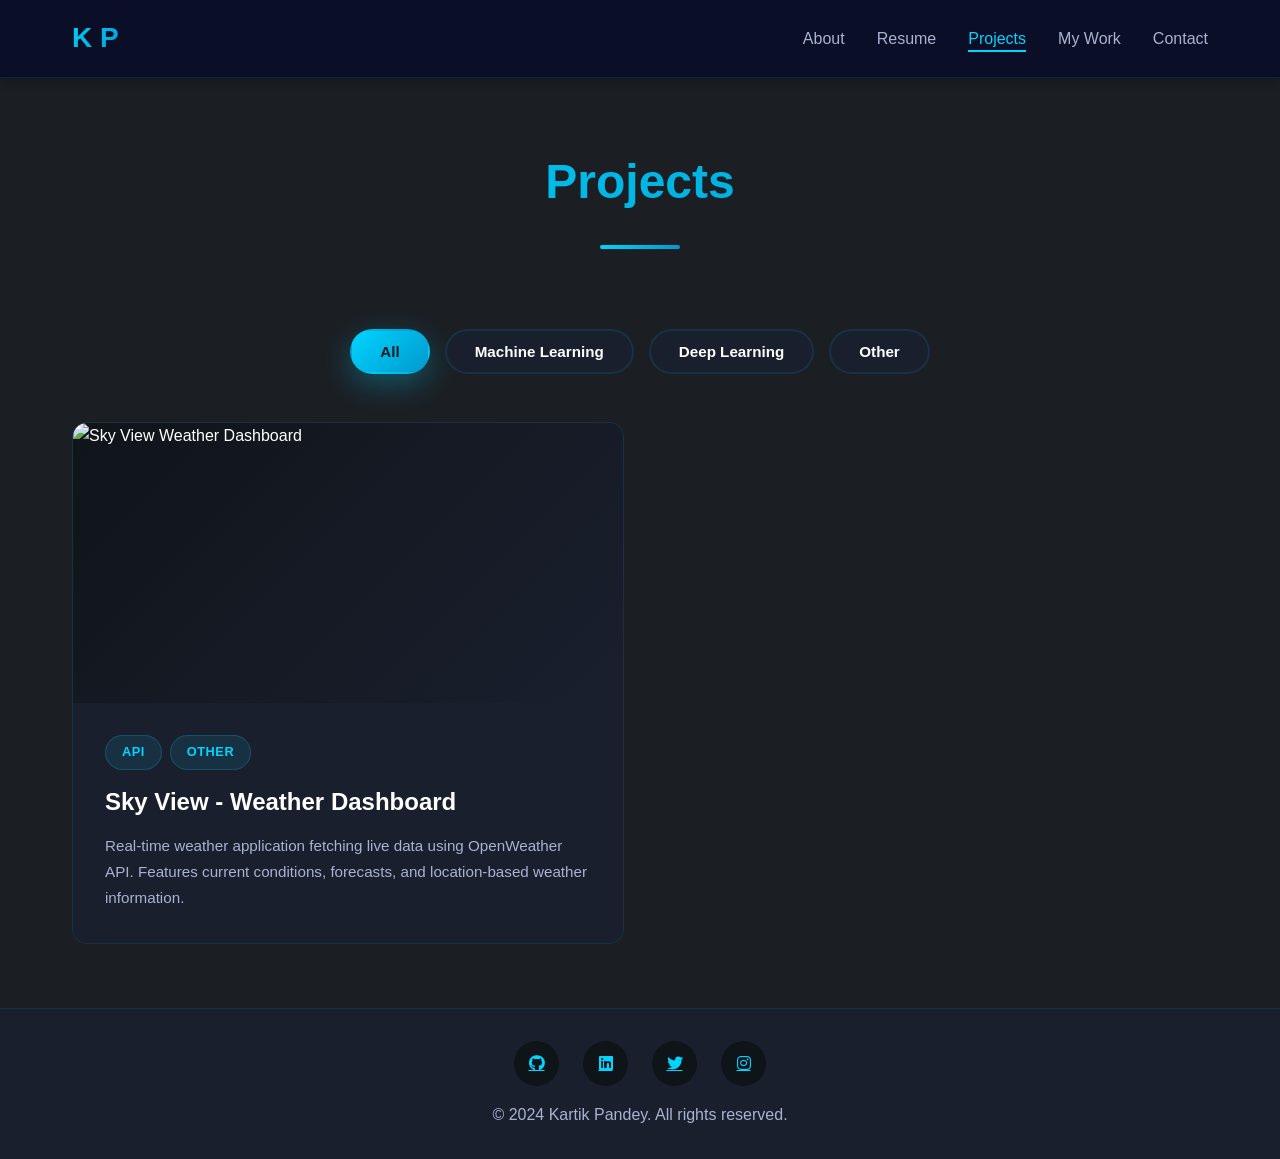
==== assets/html_files/projects.html @ bc9b96e1 "Add files via upload" ====
<!DOCTYPE html>
<html lang="en">
<head>
    <meta charset="UTF-8">
    <meta name="viewport" content="width=device-width, initial-scale=1.0">
    <title>Projects - Kartik Pandey</title>
    <link rel="stylesheet" href="../styles/style.css">
    <link rel="stylesheet" href="https://cdnjs.cloudflare.com/ajax/libs/font-awesome/6.4.0/css/all.min.css">
    <style>
        /* Projects Page Specific Styles - Matching Portfolio Theme */
        .projects-page {
            background-color: var(--bg-dark);
            min-height: 100vh;
            padding-top: 80px;
        }

        /* Navigation */
        .main-nav {
            position: fixed;
            top: 0;
            width: 100%;
            background: rgba(10, 14, 39, 0.95);
            backdrop-filter: blur(10px);
            z-index: 1000;
            transition: transform 0.3s ease, background 0.3s ease;
            box-shadow: 0 2px 10px rgba(0, 0, 0, 0.3);
        }

        .main-nav.scrolled {
            background: rgba(10, 14, 39, 0.98);
            box-shadow: 0 4px 20px rgba(0, 0, 0, 0.5);
        }

        .main-nav.hidden {
            transform: translateY(-100%);
        }

        .projects-header {
            padding: 4rem 2rem 3rem;
            text-align: center;
            transition: transform 0.3s ease-out;
            will-change: transform;
        }

        .projects-header h1 {
            font-size: 3rem;
            margin-bottom: 1rem;
            background: var(--gradient);
            -webkit-background-clip: text;
            -webkit-text-fill-color: transparent;
            background-clip: text;
            opacity: 0;
            animation: fadeInUp 0.8s ease-out forwards;
        }

        .projects-header::after {
            content: '';
            display: block;
            width: 80px;
            height: 4px;
            background: var(--gradient);
            margin: 1.5rem auto 0;
            border-radius: 2px;
            opacity: 0;
            animation: scaleIn 0.6s ease-out 0.3s forwards;
        }

        @keyframes fadeInUp {
            from {
                opacity: 0;
                transform: translateY(30px);
            }
            to {
                opacity: 1;
                transform: translateY(0);
            }
        }

        @keyframes scaleIn {
            from {
                opacity: 0;
                transform: scaleX(0);
            }
            to {
                opacity: 1;
                transform: scaleX(1);
            }
        }

        @keyframes fadeIn {
            from {
                opacity: 0;
            }
            to {
                opacity: 1;
            }
        }

        .filter-tabs {
            display: flex;
            gap: 15px;
            margin: 2rem auto 3rem;
            max-width: 1200px;
            padding: 0 2rem;
            flex-wrap: wrap;
            justify-content: center;
            opacity: 0;
            animation: fadeInUp 0.8s ease-out 0.5s forwards;
        }

        .filter-btn {
            padding: 12px 28px;
            background: var(--bg-light);
            border: 2px solid rgba(0, 212, 255, 0.1);
            border-radius: 25px;
            color: var(--text-primary);
            font-size: 0.95rem;
            font-weight: 600;
            cursor: pointer;
            transition: all 0.3s ease;
            opacity: 0;
            animation: fadeIn 0.5s ease-out forwards;
        }

        .filter-btn:nth-child(1) { animation-delay: 0.6s; }
        .filter-btn:nth-child(2) { animation-delay: 0.7s; }
        .filter-btn:nth-child(3) { animation-delay: 0.8s; }
        .filter-btn:nth-child(4) { animation-delay: 0.9s; }
        .filter-btn:nth-child(5) { animation-delay: 1s; }

        .filter-btn:hover {
            background: rgba(0, 212, 255, 0.1);
            border-color: var(--primary-color);
            transform: translateY(-2px);
        }

        .filter-btn.active {
            background: var(--gradient);
            color: var(--bg-dark);
            border-color: transparent;
            box-shadow: 0 10px 30px rgba(0, 212, 255, 0.3);
        }

        .projects-container {
            max-width: 1200px;
            margin: 0 auto;
            padding: 0 2rem 4rem;
        }

        .projects-grid {
            display: grid;
            grid-template-columns: repeat(auto-fill, minmax(500px, 1fr));
            gap: 2rem;
        }

        .project-card {
            background: var(--bg-light);
            border-radius: 15px;
            overflow: hidden;
            border: 1px solid rgba(0, 212, 255, 0.1);
            transition: all 0.4s ease;
            opacity: 0;
            transform: translateY(20px);
            position: relative;
        }

        .project-card.visible {
            animation: slideInUp 0.6s ease-out forwards;
        }

        @keyframes slideInUp {
            from {
                opacity: 0;
                transform: translateY(30px);
            }
            to {
                opacity: 1;
                transform: translateY(0);
            }
        }

        .project-card:hover {
            transform: translateY(-10px);
            border-color: var(--primary-color);
            box-shadow: 0 20px 40px rgba(0, 212, 255, 0.2);
        }

        .project-image {
            width: 100%;
            height: 280px;
            position: relative;
            overflow: hidden;
            background: linear-gradient(135deg, var(--bg-dark) 0%, var(--bg-light) 100%);
        }

        .project-image img {
            width: 100%;
            height: 100%;
            object-fit: cover;
            transition: transform 0.4s ease;
        }

        .project-card:hover .project-image img {
            transform: scale(1.1);
        }

        /* Project Links Overlay */
        .project-links-overlay {
            position: absolute;
            top: 1rem;
            right: 1rem;
            display: flex;
            gap: 0.5rem;
            z-index: 10;
        }

        .project-link-btn {
            width: 40px;
            height: 40px;
            background: rgba(0, 212, 255, 0.9);
            backdrop-filter: blur(10px);
            border-radius: 50%;
            display: flex;
            align-items: center;
            justify-content: center;
            color: var(--bg-dark);
            text-decoration: none;
            font-size: 1rem;
            transition: all 0.3s ease;
            opacity: 0;
            transform: translateY(-10px);
        }

        .project-card:hover .project-link-btn {
            opacity: 1;
            transform: translateY(0);
        }

        .project-link-btn:nth-child(1) {
            transition-delay: 0.1s;
        }

        .project-link-btn:nth-child(2) {
            transition-delay: 0.2s;
        }

        .project-link-btn:hover {
            background: var(--primary-color);
            transform: scale(1.15) translateY(0);
        }

        .project-content {
            padding: 2rem;
        }

        .project-categories {
            display: flex;
            flex-wrap: wrap;
            gap: 0.5rem;
            margin-bottom: 1rem;
        }

        .project-category {
            display: inline-block;
            padding: 0.4rem 1rem;
            background: rgba(0, 212, 255, 0.1);
            border: 1px solid rgba(0, 212, 255, 0.2);
            border-radius: 20px;
            font-size: 0.8rem;
            font-weight: 600;
            text-transform: uppercase;
            letter-spacing: 0.5px;
            color: var(--primary-color);
        }

        .project-title {
            font-size: 1.5rem;
            font-weight: 700;
            margin-bottom: 1rem;
            color: var(--text-primary);
            line-height: 1.3;
        }

        .project-description {
            color: var(--text-secondary);
            line-height: 1.7;
            font-size: 0.95rem;
        }

        /* Responsive Design */
        @media (max-width: 1200px) {
            .projects-grid {
                grid-template-columns: repeat(auto-fill, minmax(450px, 1fr));
            }
        }

        @media (max-width: 768px) {
            .projects-header h1 {
                font-size: 2.5rem;
            }

            .projects-grid {
                grid-template-columns: 1fr;
            }

            .project-image {
                height: 240px;
            }

            .filter-btn {
                padding: 10px 20px;
                font-size: 0.85rem;
            }

            .projects-container {
                padding: 0 1.5rem 3rem;
            }
        }

        @media (max-width: 480px) {
            .projects-page {
                padding-top: 60px;
            }

            .projects-header {
                padding: 3rem 1rem 2rem;
            }

            .projects-header h1 {
                font-size: 2rem;
            }

            .project-content {
                padding: 1.5rem;
            }

            .project-title {
                font-size: 1.3rem;
            }

            .filter-tabs {
                padding: 0 1rem;
            }

            .project-link-btn {
                opacity: 1;
                transform: translateY(0);
            }
        }
    </style>
</head>
<body class="projects-page">
    <!-- Navigation -->
    <nav class="main-nav">
        <div class="nav-container">
            <div class="logo">K P</div>
            <ul class="nav-menu">
                <li><a href="../../index.html">About</a></li>
                <li><a href="resume.html">Resume</a></li>
                <li><a href="projects.html" class="active">Projects</a></li>
                <li><a href="mywork.html">My Work</a></li>
                <li><a href="contact.html">Contact</a></li>
            </ul>
            <div class="menu-toggle">
                <i class="fas fa-bars"></i>
            </div>
        </div>
    </nav>

    <!-- Projects Header -->
    <div class="projects-header">
        <h1>Projects</h1>
    </div>

    <!-- Filter Tabs -->
    <div class="filter-tabs">
        <button class="filter-btn active" data-filter="all">All</button>
        <button class="filter-btn" data-filter="machine-learning">Machine Learning</button>
        <button class="filter-btn" data-filter="deep-learning">Deep Learning</button>
        <button class="filter-btn" data-filter="other">Other</button>
    </div>

    <!-- Projects Container -->
    <div class="projects-container">
        <div class="projects-grid" id="projectsGrid">
            
            <!-- Sky View Weather Dashboard -->
            <div class="project-card visible" data-category="api,other">
                <div class="project-image">
                    <img src="https://github.com/kartikbhai23/Sky-View/raw/main/screenshots/homepage.png" alt="Sky View Weather Dashboard">
                    <div class="project-links-overlay">
                        <a href="https://github.com/kartikbhai23/Sky-View.git" class="project-link-btn" target="_blank" rel="noopener noreferrer" title="View on GitHub">
                            <i class="fab fa-github"></i>
                        </a>
                        <a href="https://sky-view-rizo.onrender.com/" class="project-link-btn" target="_blank" rel="noopener noreferrer" title="Live Demo">
                            <i class="fas fa-external-link-alt"></i>
                        </a>
                    </div>
                </div>
                <div class="project-content">
                    <div class="project-categories">
                        <span class="project-category">API</span>
                        <span class="project-category">Other</span>
                    </div>
                    <h2 class="project-title">Sky View - Weather Dashboard</h2>
                    <p class="project-description">
                        Real-time weather application fetching live data using OpenWeather API. Features current conditions, forecasts, and location-based weather information.
                    </p>
                </div>
            </div>

            <!-- Add more projects here following the same structure -->
            
        </div>
    </div>

    <!-- Footer -->
    <footer class="footer">
        <div class="footer-content">
            <div class="social-links">
                <a href="https://github.com/kartikbhai23"><i class="fab fa-github"></i></a>
                <a href="https://www.linkedin.com/in/kartik-pandey23/"><i class="fab fa-linkedin"></i></a>
                <a href="#"><i class="fab fa-twitter"></i></a>
                <a href="https://www.instagram.com/kartik_pandey2375/"><i class="fab fa-instagram"></i></a>
            </div>
            <p>&copy; 2024 Kartik Pandey. All rights reserved.</p>
        </div>
    </footer>

    <script src="scripts.js"></script>
    <script>
        // Navbar and Header scroll behavior
        let lastScrollTop = 0;
        const nav = document.querySelector('.main-nav');
        const header = document.querySelector('.projects-header');
        
        window.addEventListener('scroll', function() {
            let scrollTop = window.pageYOffset || document.documentElement.scrollTop;
            
            // Add scrolled class for enhanced background
            if (scrollTop > 50) {
                nav.classList.add('scrolled');
            } else {
                nav.classList.remove('scrolled');
            }
            
            // Hide/show navbar based on scroll direction
            if (scrollTop > lastScrollTop && scrollTop > 100) {
                // Scrolling down - move header down slightly
                nav.classList.add('hidden');
                header.style.transform = 'translateY(20px)';
            } else {
                // Scrolling up - move header up
                nav.classList.remove('hidden');
                header.style.transform = 'translateY(-10px)';
            }
            
            // Reset header position at top
            if (scrollTop <= 50) {
                header.style.transform = 'translateY(0)';
            }
            
            lastScrollTop = scrollTop <= 0 ? 0 : scrollTop;
        });

        // Filter functionality with support for multiple categories
        const filterBtns = document.querySelectorAll('.filter-btn');
        const projectCards = document.querySelectorAll('.project-card');

        filterBtns.forEach(btn => {
            btn.addEventListener('click', () => {
                // Remove active class from all buttons
                filterBtns.forEach(b => b.classList.remove('active'));
                // Add active class to clicked button
                btn.classList.add('active');

                const filter = btn.getAttribute('data-filter');

                projectCards.forEach((card, index) => {
                    const categories = card.getAttribute('data-category').split(',');
                    
                    if (filter === 'all') {
                        card.style.display = 'block';
                        setTimeout(() => {
                            card.classList.add('visible');
                        }, index * 100);
                    } else {
                        if (categories.includes(filter)) {
                            card.style.display = 'block';
                            setTimeout(() => {
                                card.classList.add('visible');
                            }, index * 100);
                        } else {
                            card.classList.remove('visible');
                            setTimeout(() => {
                                card.style.display = 'none';
                            }, 300);
                        }
                    }
                });
            });
        });

        // Staggered animation on load
        window.addEventListener('load', () => {
            projectCards.forEach((card, index) => {
                setTimeout(() => {
                    card.classList.add('visible');
                }, index * 150);
            });
        });
    </script>
</body>
</html>
---- assets/styles/style.css ----
* {
    margin: 0;
    padding: 0;
    box-sizing: border-box;
}

:root {
    --primary-color: #00d4ff;
    --secondary-color: #0099cc;
    --accent-color: #00ffcc;
    /* --bg-dark: #0f1419; */
    --bg-dark: rgba(15, 20, 25, 0.95);;
    --bg-light: #1a1f2e;
    --text-primary: #ffffff;
    --text-secondary: #a8b2d1;
    --gradient: linear-gradient(135deg, #00d4ff 0%, #0099cc 100%);
}

body {
    font-family: 'Segoe UI', Tahoma, Geneva, Verdana, sans-serif;
    background-color: var(--bg-dark);
    color: var(--text-primary);
    line-height: 1.6;
}

/* Navigation */
.main-nav {
    background: rgba(15, 20, 25, 0.95);
    backdrop-filter: blur(10px);
    padding: 1rem 0;
    position: fixed;
    width: 100%;
    top: 0;
    z-index: 1000;
    border-bottom: 1px solid rgba(0, 212, 255, 0.1);
}

.nav-container {
    max-width: 1200px;
    margin: 0 auto;
    padding: 0 2rem;
    display: flex;
    justify-content: space-between;
    align-items: center;
}

.logo {
    font-size: 28px;
    font-weight: 700;
    background: var(--gradient);
    -webkit-background-clip: text;
    -webkit-text-fill-color: transparent;
    background-clip: text;
}

.nav-menu {
    display: flex;
    list-style: none;
    gap: 2rem;
}

.nav-menu a {
    color: var(--text-secondary);
    text-decoration: none;
    font-weight: 500;
    transition: all 0.3s ease;
    position: relative;
}

.nav-menu a::after {
    content: '';
    position: absolute;
    bottom: -5px;
    left: 0;
    width: 0;
    height: 2px;
    background: var(--primary-color);
    transition: width 0.3s ease;
}

.nav-menu a:hover,
.nav-menu a.active {
    color: var(--primary-color);
}

.nav-menu a:hover::after,
.nav-menu a.active::after {
    width: 100%;
}

.menu-toggle {
    display: none;
    font-size: 24px;
    cursor: pointer;
    color: var(--primary-color);
}

/* Hero Section */
.hero {
    min-height: 100vh;
    display: flex;
    align-items: center;
    justify-content: space-between;
    max-width: 1200px;
    margin: 0 auto;
    padding: 6rem 2rem 2rem;
    gap: 4rem;
}

.hero-content {
    flex: 1;
}

.hello {
    color: var(--primary-color);
    font-size: 1.2rem;
    font-weight: 500;
}

.name-title {
    font-size: 4rem;
    margin: 0.5rem 0;
    background: var(--gradient);
    -webkit-background-clip: text;
    -webkit-text-fill-color: transparent;
    background-clip: text;
}

/* UPDATED CSS RULE */
.tagline {
    font-size: 1.5rem;
    color: var(--text-secondary);
    margin-bottom: 2rem;
    white-space: pre-wrap; /* Allows the injected <br> tag to create a new line */
}

.hero-buttons {
    display: flex;
    gap: 1rem;
}

.btn {
    padding: 0.8rem 2rem;
    border-radius: 8px;
    text-decoration: none;
    font-weight: 600;
    transition: all 0.3s ease;
    display: inline-block;
}

.btn-primary {
    background: var(--gradient);
    color: var(--bg-dark);
}

.btn-primary:hover {
    transform: translateY(-3px);
    box-shadow: 0 10px 25px rgba(0, 212, 255, 0.3);
}

.btn-secondary {
    border: 2px solid var(--primary-color);
    color: var(--primary-color);
}

.btn-secondary:hover {
    background: var(--primary-color);
    color: var(--bg-dark);
}

.hero-image {
    flex: 1;
    display: flex;
    justify-content: center;
}

.image-container {
    width: 400px;
    height: 400px;
    border-radius: 50%;
    overflow: hidden;
    border: 5px solid var(--primary-color);
    box-shadow: 0 0 50px rgba(0, 212, 255, 0.3);
    position: relative;
}

.image-container::before {
    content: '';
    position: absolute;
    inset: -5px;
    border-radius: 50%;
    padding: 5px;
    background: var(--gradient);
    -webkit-mask: linear-gradient(#fff 0 0) content-box, linear-gradient(#fff 0 0);
    -webkit-mask-composite: xor;
    mask-composite: exclude;
}

.image-container img {
    width: 100%;
    height: 100%;
    object-fit: cover;
}

/* Content Sections */
.about-section,
.skills-section {
    padding: 5rem 2rem;
    max-width: 1200px;
    margin: 0 auto;
}

.section-header {
    text-align: center;
    margin-bottom: 3rem;
}

.section-header h2 {
    font-size: 2.5rem;
    margin-bottom: 1rem;
}

.divider {
    width: 80px;
    height: 4px;
    background: var(--gradient);
    margin: 0 auto;
    border-radius: 2px;
}

.content-wrapper {
    max-width: 1200px;
}

/* About Grid */
.about-grid {
    display: grid;
    grid-template-columns: 2fr 1fr;
    gap: 3rem;
    margin-top: 3rem;
}

.about-text p {
    color: var(--text-secondary);
    margin-bottom: 1.5rem;
    font-size: 1.1rem;
}

.quick-info {
    margin-top: 2rem;
    display: flex;
    flex-direction: column;
    gap: 1rem;
}

.info-item {
    display: flex;
    align-items: center;
    gap: 1rem;
    padding: 1rem;
    background: var(--bg-light);
    border-radius: 10px;
    border-left: 3px solid var(--primary-color);
}

.info-item i {
    font-size: 1.5rem;
    color: var(--primary-color);
}

.info-item div {
    display: flex;
    flex-direction: column;
}

.info-item strong {
    color: var(--text-primary);
    margin-bottom: 0.2rem;
}

.info-item span {
    color: var(--text-secondary);
    font-size: 0.9rem;
}

/* Stats Box */
.stats-box {
    background: var(--bg-light);
    border-radius: 15px;
    padding: 2rem;
    display: grid;
    grid-template-columns: 1fr 1fr;
    gap: 2rem;
}

.stat {
    text-align: center;
}

.stat h3 {
    font-size: 2.5rem;
    color: var(--primary-color);
    margin-bottom: 0.5rem;
}

.stat p {
    color: var(--text-secondary);
    font-size: 0.9rem;
}

/* Skills Section */
.skills-container {
    display: grid;
    grid-template-columns: repeat(3, 1fr);
    gap: 2rem;
}

.skill-column h3 {
    color: var(--primary-color);
    margin-bottom: 1.5rem;
    font-size: 1.3rem;
}

.skill-list {
    display: flex;
    flex-direction: column;
    gap: 1.5rem;
}

.skill-item {
    background: var(--bg-light);
    padding: 1rem;
    border-radius: 10px;
}

.skill-name {
    display: block;
    margin-bottom: 0.5rem;
    font-weight: 500;
}

.skill-bar {
    height: 8px;
    background: rgba(255, 255, 255, 0.1);
    border-radius: 10px;
    overflow: hidden;
}

.skill-progress {
    height: 100%;
    border-radius: 10px;
    transition: width 1s ease;
}

.skill-item.expert .skill-progress {
    background: var(--gradient);
}

.skill-item.proficient .skill-progress {
    background: linear-gradient(135deg, #0099cc 0%, #0077aa 100%);
}

.skill-item.learning .skill-progress {
    background: linear-gradient(135deg, #00ffcc 0%, #00ccaa 100%);
}

/* Footer */
.footer {
    background: var(--bg-light);
    padding: 2rem;
    text-align: center;
    border-top: 1px solid rgba(0, 212, 255, 0.1);
}

.social-links {
    display: flex;
    justify-content: center;
    gap: 1.5rem;
    margin-bottom: 1rem;
}

.social-links a {
    width: 45px;
    height: 45px;
    display: flex;
    align-items: center;
    justify-content: center;
    background: var(--bg-dark);
    border-radius: 50%;
    color: var(--primary-color);
    transition: all 0.3s ease;
}

.social-links a:hover {
    background: var(--gradient);
    color: var(--bg-dark);
    transform: translateY(-3px);
}

.footer-content p {
    color: var(--text-secondary);
}

/* Responsive Design */
@media (max-width: 968px) {
    .hero {
        flex-direction: column-reverse;
        text-align: center;
    }

    .name-title {
        font-size: 3rem;
    }

    .hero-buttons {
        justify-content: center;
    }

    .image-container {
        width: 300px;
        height: 300px;
    }

    .about-grid {
        grid-template-columns: 1fr;
    }

    .skills-container {
        grid-template-columns: 1fr;
    }

    .menu-toggle {
        display: block;
    }

    .nav-menu {
        position: absolute;
        top: 100%;
        left: 0;
        right: 0;
        background: rgba(15, 20, 25, 0.98);
        flex-direction: column;
        padding: 2rem;
        gap: 1rem;
        transform: translateY(-100%);
        opacity: 0;
        pointer-events: none;
        transition: all 0.3s ease;
    }

    .nav-menu.active {
        transform: translateY(0);
        opacity: 1;
        pointer-events: all;
    }
}
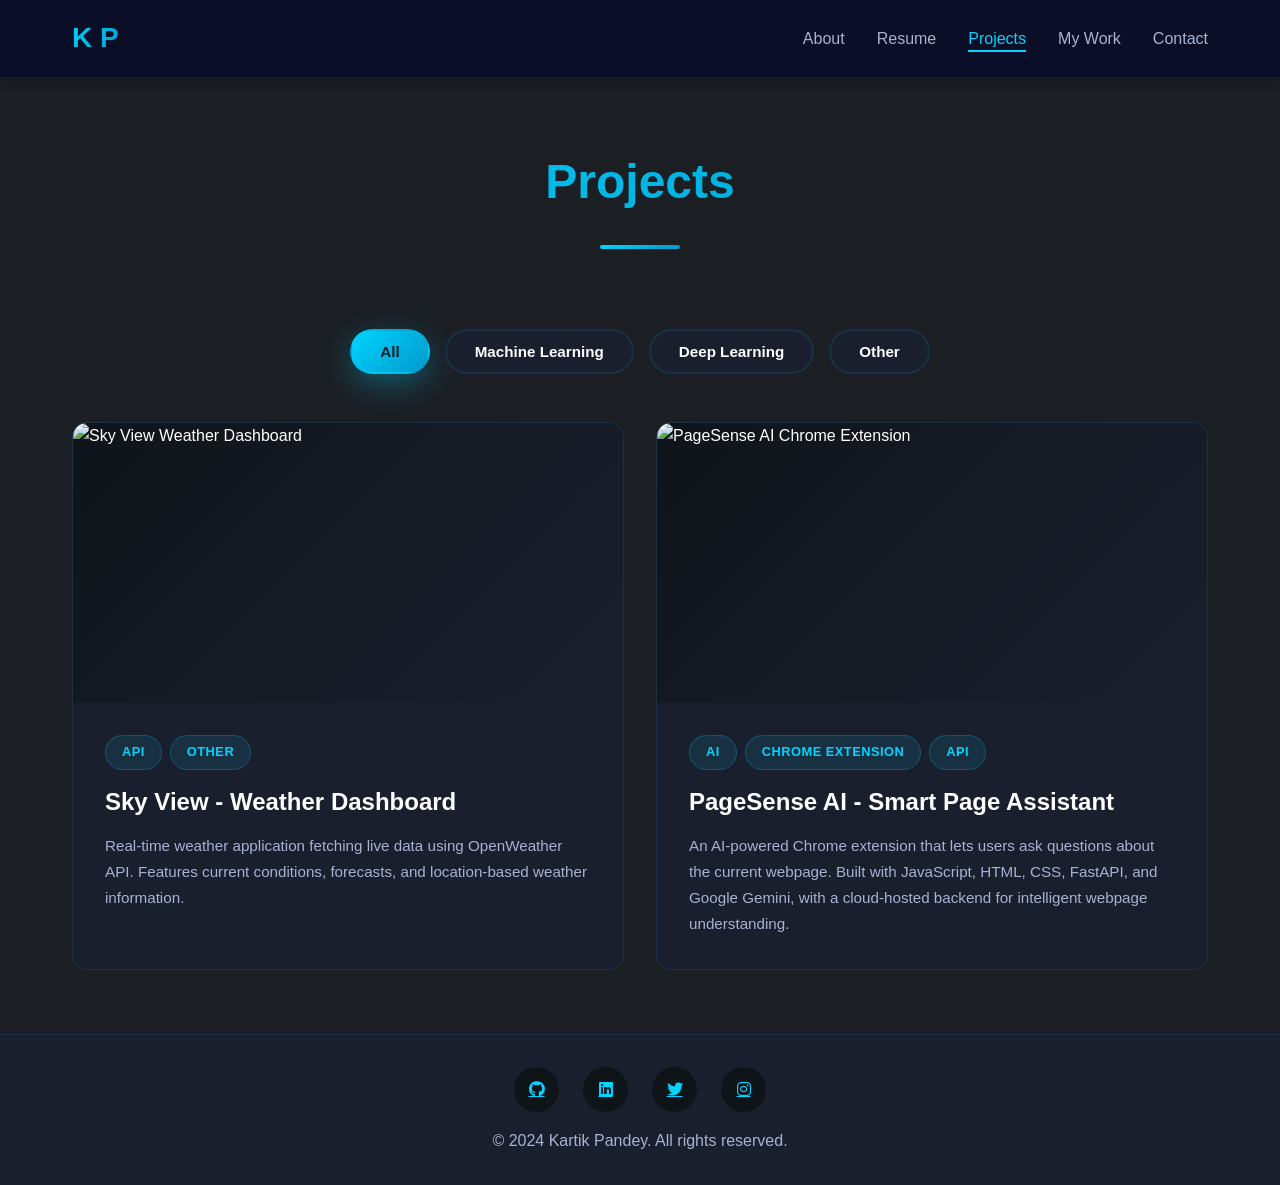
==== commit a185b822: "Update projects.html with new project details Added new project 'PageSense AI' with details and link" ====
--- a/assets/html_files/projects.html
+++ b/assets/html_files/projects.html
@@ -409,6 +409,53 @@
                 </div>
             </div>
 
+      <!-- PageSenseAI -->      
+        <div class="project-card visible" data-category="ai,api,other">
+            <div class="project-image">
+                <img
+                    src="https://github.com/kartikbhai23/Pagesense-ai/raw/main/screenshot/cover%20photo.png"
+                    alt="PageSense AI Chrome Extension"
+                >
+                <div class="project-links-overlay">
+                    <a
+                        href="https://github.com/kartikbhai23/Pagesense-ai"
+                        class="project-link-btn"
+                        target="_blank"
+                        rel="noopener noreferrer"
+                        title="View on GitHub"
+                    >
+                        <i class="fab fa-github"></i>
+                    </a>
+                    <a
+                        href="https://pagesense-ai.onrender.com/docs"
+                        class="project-link-btn"
+                        target="_blank"
+                        rel="noopener noreferrer"
+                        title="View API Documentation"
+                    >
+                        <i class="fas fa-external-link-alt"></i>
+                    </a>
+                </div>
+            </div>
+
+    <div class="project-content">
+        <div class="project-categories">
+            <span class="project-category">AI</span>
+            <span class="project-category">Chrome Extension</span>
+            <span class="project-category">API</span>
+        </div>
+
+        <h2 class="project-title">PageSense AI - Smart Page Assistant</h2>
+
+        <p class="project-description">
+            An AI-powered Chrome extension that lets users ask questions
+            about the current webpage. Built with JavaScript, HTML, CSS,
+            FastAPI, and Google Gemini, with a cloud-hosted backend for
+            intelligent webpage understanding.
+        </p>
+    </div>
+</div>
+
             <!-- Add more projects here following the same structure -->
             
         </div>
@@ -511,4 +558,4 @@
         });
     </script>
 </body>
-</html>+</html>
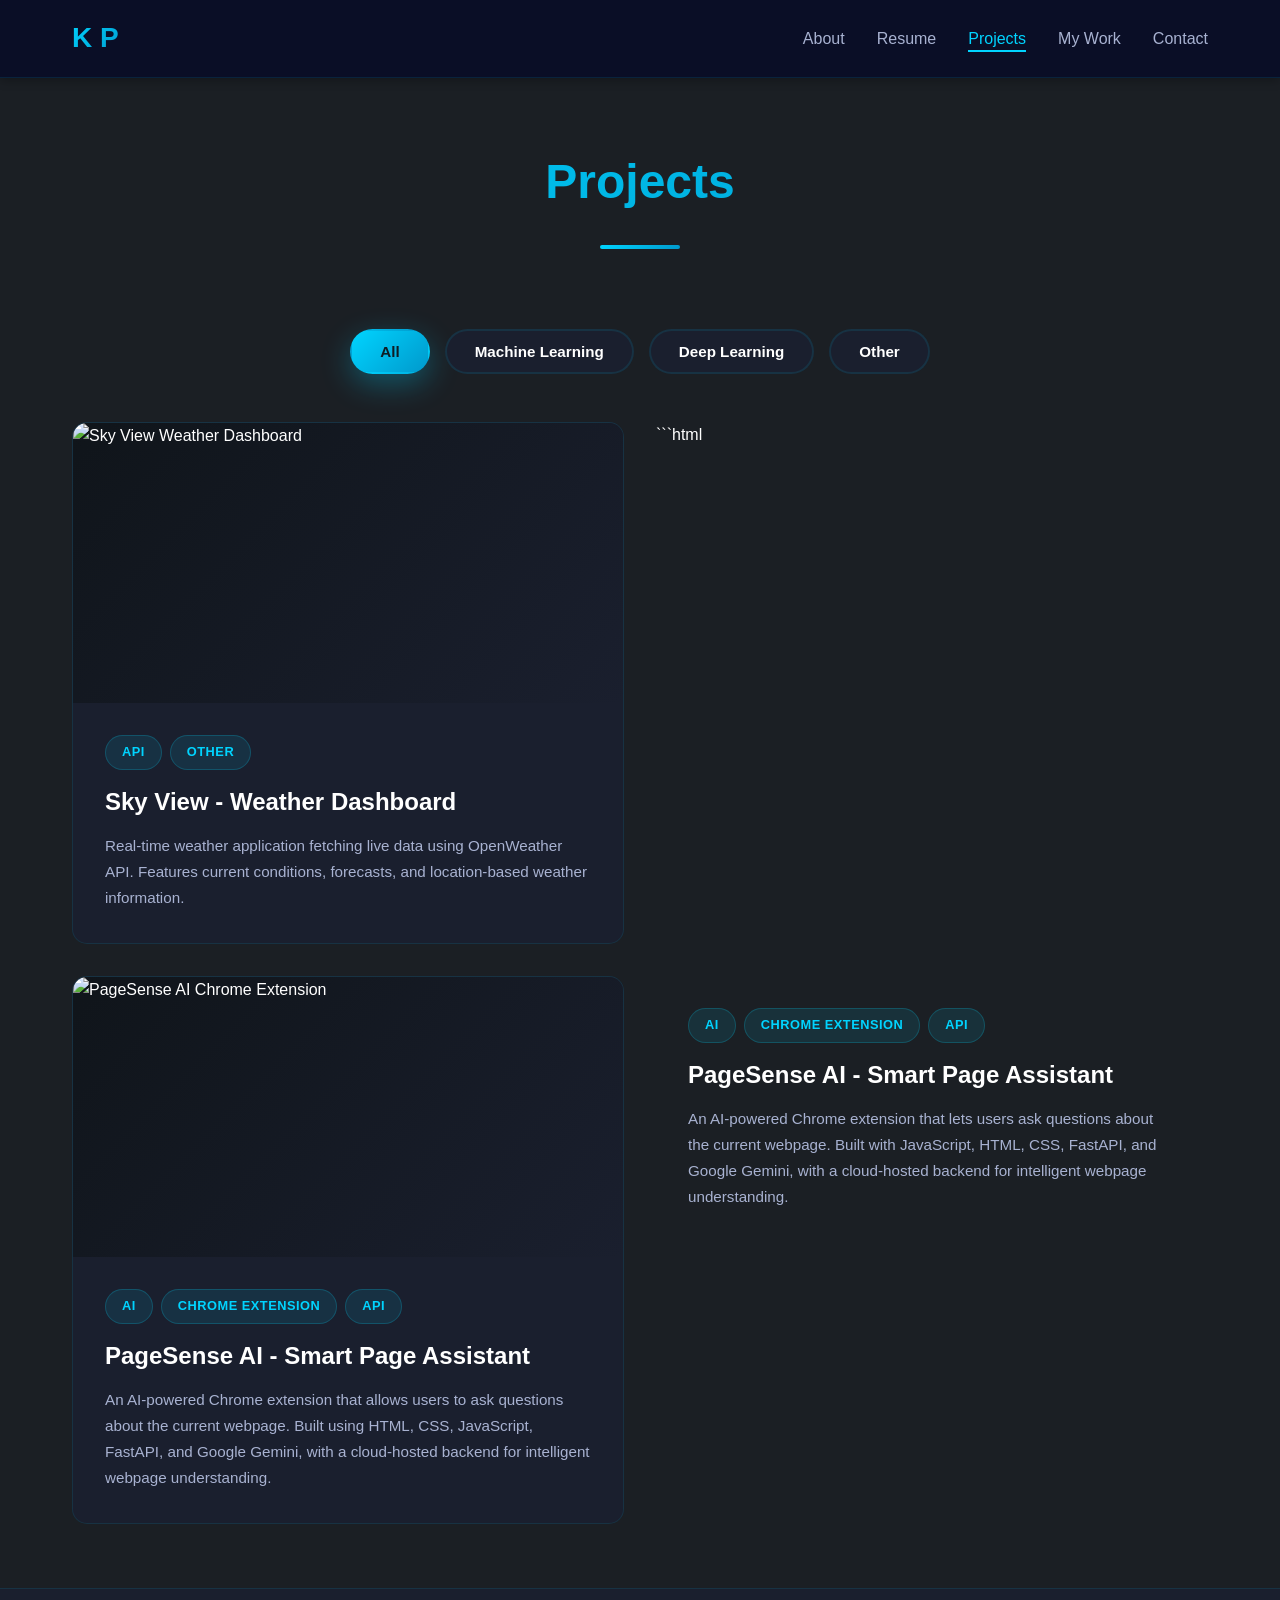
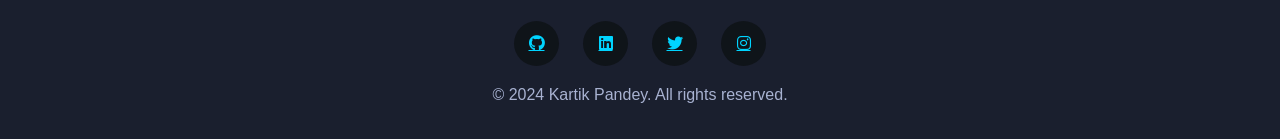
==== commit 7067bc48: "Refactor projects.html with updated content and styles" ====
--- a/assets/html_files/projects.html
+++ b/assets/html_files/projects.html
@@ -409,34 +409,68 @@
                 </div>
             </div>
 
-      <!-- PageSenseAI -->      
-        <div class="project-card visible" data-category="ai,api,other">
-            <div class="project-image">
-                <img
-                    src="https://github.com/kartikbhai23/Pagesense-ai/raw/main/screenshot/cover%20photo.png"
-                    alt="PageSense AI Chrome Extension"
-                >
-                <div class="project-links-overlay">
-                    <a
-                        href="https://github.com/kartikbhai23/Pagesense-ai"
-                        class="project-link-btn"
-                        target="_blank"
-                        rel="noopener noreferrer"
-                        title="View on GitHub"
-                    >
-                        <i class="fab fa-github"></i>
-                    </a>
-                    <a
-                        href="https://pagesense-ai.onrender.com/docs"
-                        class="project-link-btn"
-                        target="_blank"
-                        rel="noopener noreferrer"
-                        title="View API Documentation"
-                    >
-                        <i class="fas fa-external-link-alt"></i>
-                    </a>
-                </div>
-            </div>
+      ```html
+<!-- PageSense AI Chrome Extension -->
+<div class="project-card visible" data-category="other,api">
+
+    <div class="project-image">
+        <img
+            src="https://github.com/kartikbhai23/Pagesense-ai/raw/main/screenshot/cover%20photo.png"
+            alt="PageSense AI Chrome Extension"
+            loading="lazy"
+        >
+
+        <div class="project-links-overlay">
+
+            <!-- GitHub Repository -->
+            <a
+                href="https://github.com/kartikbhai23/Pagesense-ai"
+                class="project-link-btn"
+                target="_blank"
+                rel="noopener noreferrer"
+                title="View Source Code"
+                aria-label="View PageSense AI on GitHub"
+            >
+                <i class="fab fa-github"></i>
+            </a>
+
+            <!-- Live Backend API Documentation -->
+            <a
+                href="https://pagesense-ai.onrender.com/docs"
+                class="project-link-btn"
+                target="_blank"
+                rel="noopener noreferrer"
+                title="View Live API Documentation"
+                aria-label="Open PageSense AI API documentation"
+            >
+                <i class="fas fa-external-link-alt"></i>
+            </a>
+
+        </div>
+    </div>
+
+    <div class="project-content">
+
+        <div class="project-categories">
+            <span class="project-category">AI</span>
+            <span class="project-category">Chrome Extension</span>
+            <span class="project-category">API</span>
+        </div>
+
+        <h2 class="project-title">
+            PageSense AI - Smart Page Assistant
+        </h2>
+
+        <p class="project-description">
+            An AI-powered Chrome extension that allows users to ask
+            questions about the current webpage. Built using HTML, CSS,
+            JavaScript, FastAPI, and Google Gemini, with a cloud-hosted
+            backend for intelligent webpage understanding.
+        </p>
+
+    </div>
+
+</div>
 
     <div class="project-content">
         <div class="project-categories">
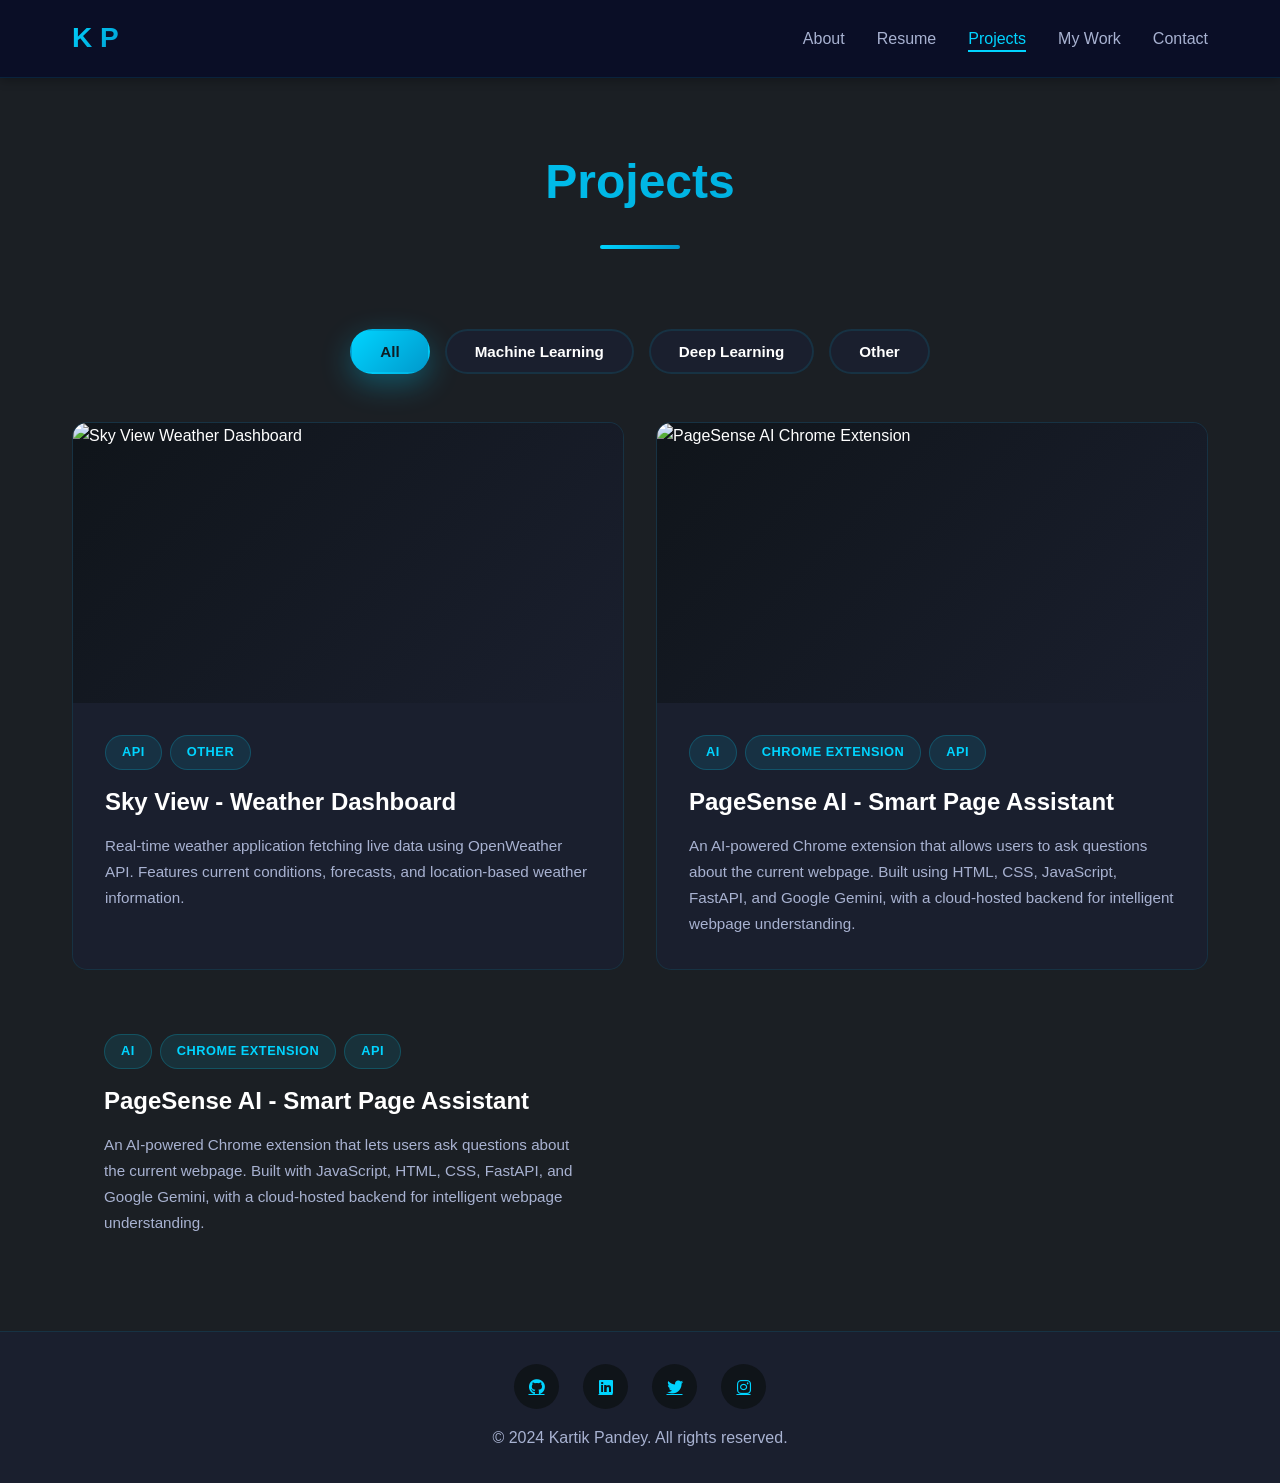
==== commit aab7e5da: "Replace HTML content in projects.html" ====
--- a/assets/html_files/projects.html
+++ b/assets/html_files/projects.html
@@ -409,7 +409,7 @@
                 </div>
             </div>
 
-      ```html
+      
 <!-- PageSense AI Chrome Extension -->
 <div class="project-card visible" data-category="other,api">
 
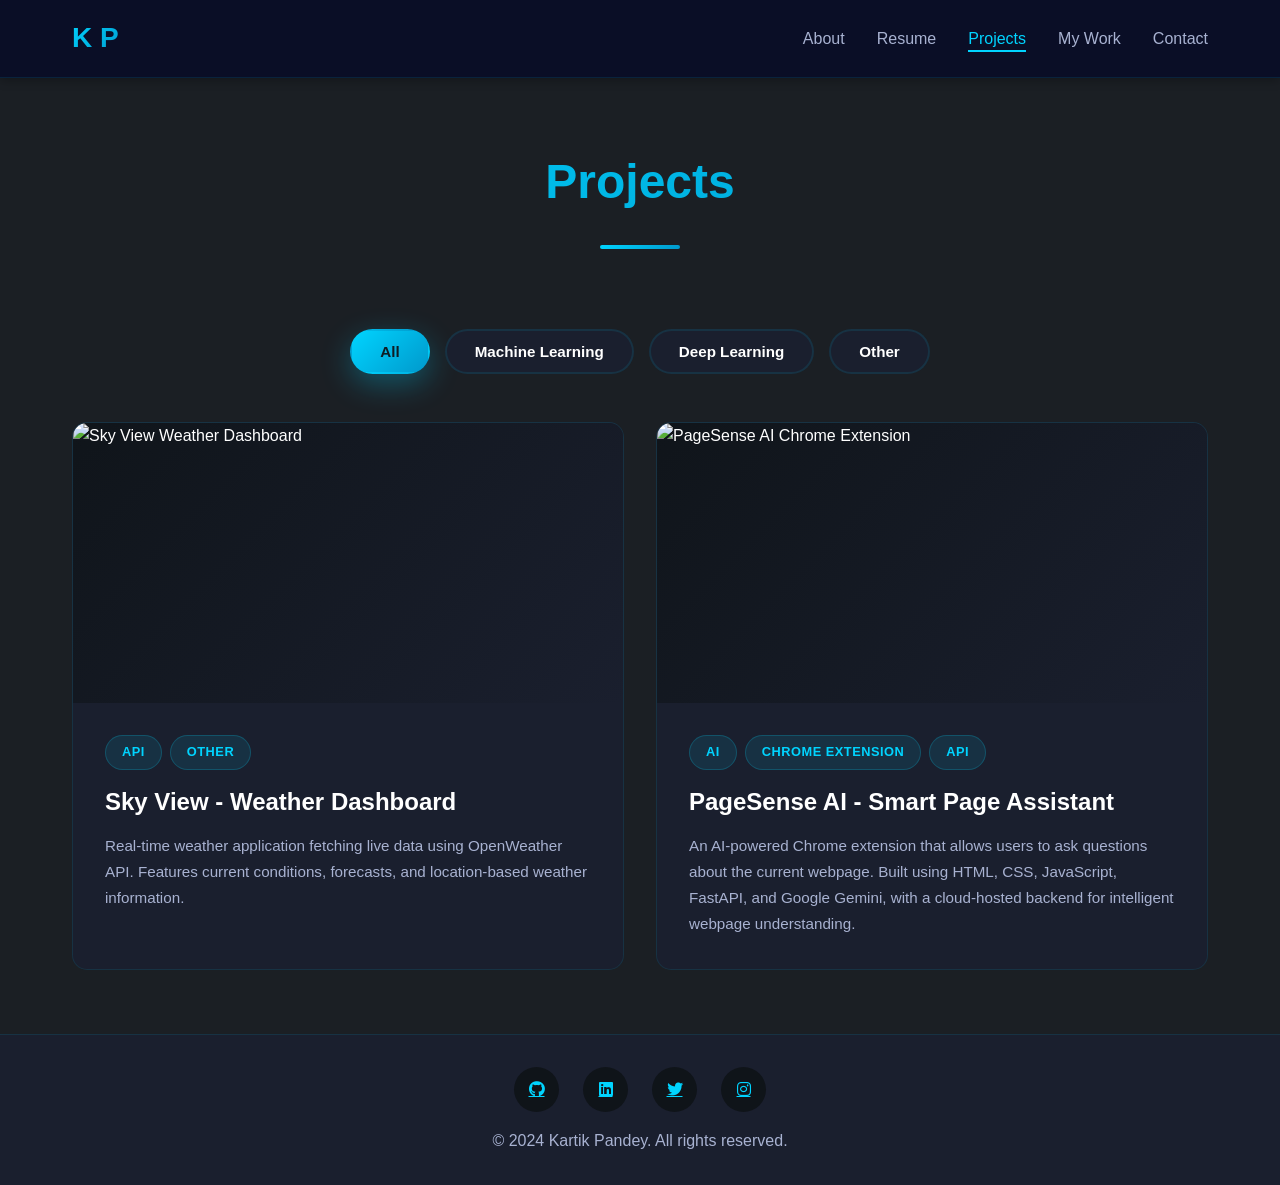
==== commit 4fc4f4e9: "Refactor projects.html for improved structure" ====
--- a/assets/html_files/projects.html
+++ b/assets/html_files/projects.html
@@ -408,8 +408,8 @@
                     </p>
                 </div>
             </div>
-
-      
+            
+           
 <!-- PageSense AI Chrome Extension -->
 <div class="project-card visible" data-category="other,api">
 
@@ -470,24 +470,6 @@
 
     </div>
 
-</div>
-
-    <div class="project-content">
-        <div class="project-categories">
-            <span class="project-category">AI</span>
-            <span class="project-category">Chrome Extension</span>
-            <span class="project-category">API</span>
-        </div>
-
-        <h2 class="project-title">PageSense AI - Smart Page Assistant</h2>
-
-        <p class="project-description">
-            An AI-powered Chrome extension that lets users ask questions
-            about the current webpage. Built with JavaScript, HTML, CSS,
-            FastAPI, and Google Gemini, with a cloud-hosted backend for
-            intelligent webpage understanding.
-        </p>
-    </div>
 </div>
 
             <!-- Add more projects here following the same structure -->
